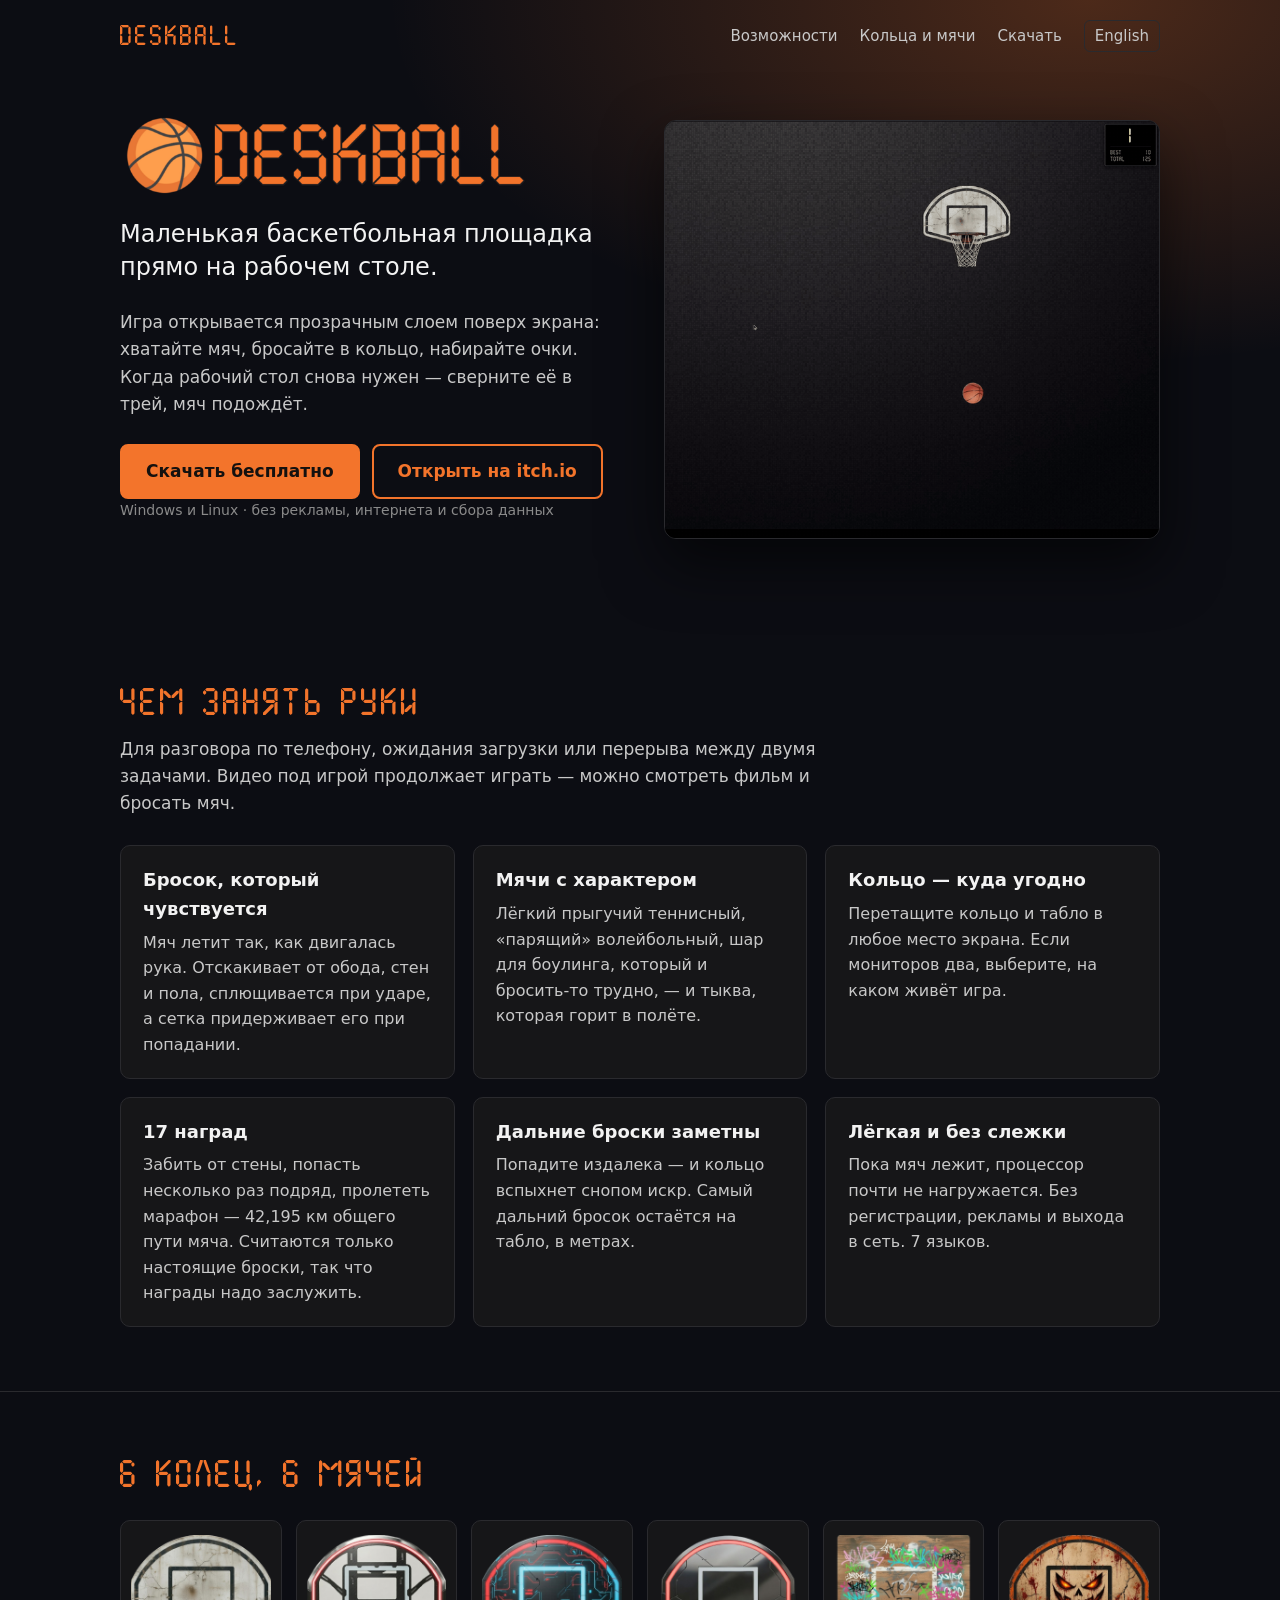
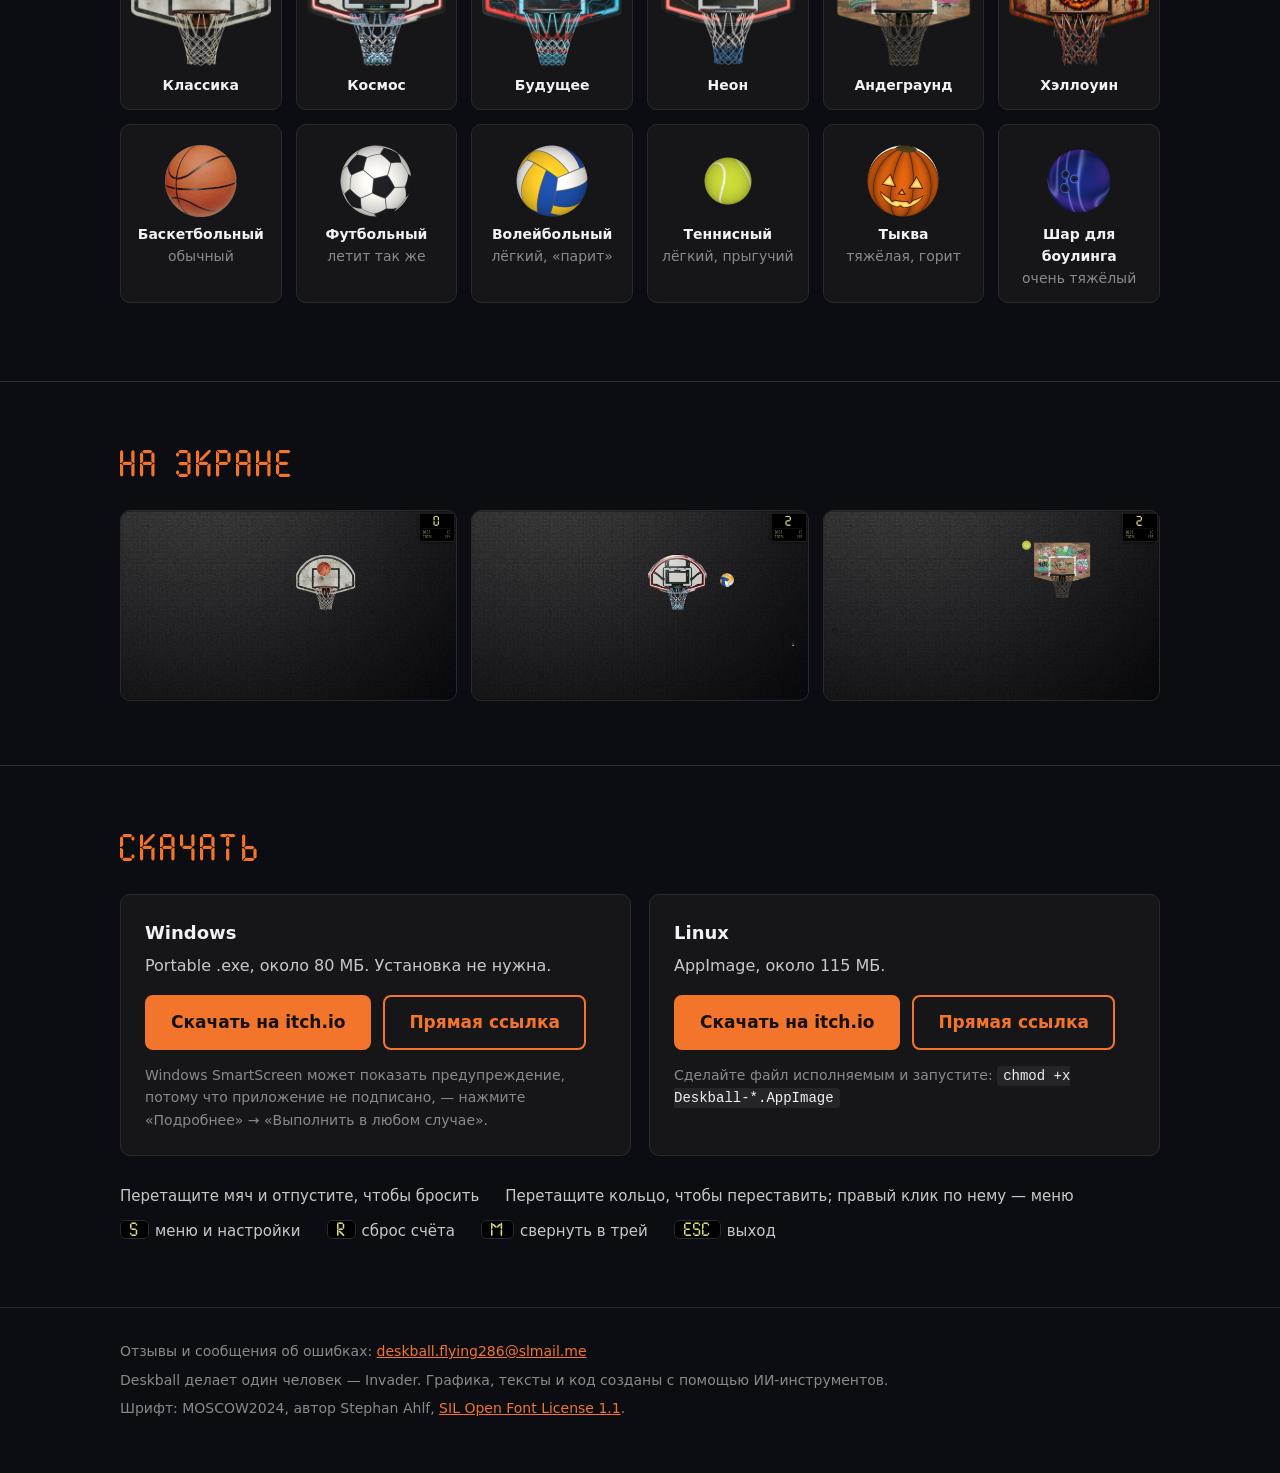
==== ru/index.html @ 904b09f0 "Add files via upload" ====
<!doctype html>
<html lang="ru">
<head>
  <meta charset="utf-8">
  <meta name="viewport" content="width=device-width, initial-scale=1">
  <title>Deskball — баскетбол прямо на рабочем столе</title>
  <meta name="description" content="Маленькая баскетбольная площадка поверх рабочего стола. Хватайте мяч, бросайте в кольцо, набирайте очки. Бесплатно для Windows и Linux.">
  <meta property="og:type" content="website">
  <meta property="og:title" content="Deskball — баскетбол прямо на рабочем столе">
  <meta property="og:description" content="Маленькая баскетбольная площадка поверх рабочего стола. Бесплатно для Windows и Linux.">
  <meta property="og:image" content="https://invaderus.github.io/deskball/img/social.png">
  <meta name="twitter:card" content="summary_large_image">
  <link rel="alternate" hreflang="en" href="../">
  <link rel="icon" href="../img/favicon.png">
  <link rel="stylesheet" href="../css/style.css">
</head>
<body>

<header class="hero">
  <div class="wrap top">
    <a class="brand" href="./">DESKBALL</a>
    <nav>
      <a class="hide-narrow" href="#features">Возможности</a>
      <a class="hide-narrow" href="#skins">Кольца и мячи</a>
      <a href="#download">Скачать</a>
      <a class="lang" href="../" lang="en">English</a>
    </nav>
  </div>

  <div class="wrap hero-grid">
    <div>
      <h1><img src="../img/logo.png" width="640" height="136" alt="Deskball"></h1>
      <p class="tagline">Маленькая баскетбольная площадка прямо на рабочем столе.</p>
      <p>Игра открывается прозрачным слоем поверх экрана: хватайте мяч, бросайте в кольцо, набирайте очки. Когда рабочий стол снова нужен — сверните её в трей, мяч подождёт.</p>
      <div class="buttons">
        <a class="button" href="#download">Скачать бесплатно</a>
        <a class="button ghost" href="https://invaderus.itch.io/deskball">Открыть на itch.io</a>
      </div>
      <p class="note">Windows и Linux · без рекламы, интернета и сбора данных</p>
    </div>
    <div class="screen">
      <img src="../img/goal.gif" width="720" height="608" alt="Мяч летит через экран, падает в кольцо и отскакивает от пола">
    </div>
  </div>
</header>

<main>

<section id="features">
  <div class="wrap">
    <h2>Чем занять руки</h2>
    <p class="lead">Для разговора по телефону, ожидания загрузки или перерыва между двумя задачами. Видео под игрой продолжает играть — можно смотреть фильм и бросать мяч.</p>
    <div class="cards">
      <div class="card">
        <h3>Бросок, который чувствуется</h3>
        <p>Мяч летит так, как двигалась рука. Отскакивает от обода, стен и пола, сплющивается при ударе, а сетка придерживает его при попадании.</p>
      </div>
      <div class="card">
        <h3>Мячи с характером</h3>
        <p>Лёгкий прыгучий теннисный, «парящий» волейбольный, шар для боулинга, который и бросить-то трудно, — и тыква, которая горит в полёте.</p>
      </div>
      <div class="card">
        <h3>Кольцо — куда угодно</h3>
        <p>Перетащите кольцо и табло в любое место экрана. Если мониторов два, выберите, на каком живёт игра.</p>
      </div>
      <div class="card">
        <h3>17 наград</h3>
        <p>Забить от стены, попасть несколько раз подряд, пролететь марафон — 42,195 км общего пути мяча. Считаются только настоящие броски, так что награды надо заслужить.</p>
      </div>
      <div class="card">
        <h3>Дальние броски заметны</h3>
        <p>Попадите издалека — и кольцо вспыхнет снопом искр. Самый дальний бросок остаётся на табло, в метрах.</p>
      </div>
      <div class="card">
        <h3>Лёгкая и без слежки</h3>
        <p>Пока мяч лежит, процессор почти не нагружается. Без регистрации, рекламы и выхода в сеть. 7 языков.</p>
      </div>
    </div>
  </div>
</section>

<section id="skins">
  <div class="wrap">
    <h2>6 колец, 6 мячей</h2>
    <div class="skins">
      <div class="skin"><img src="../img/hoops/default.png" width="300" height="282" alt="" loading="lazy"><b>Классика</b></div>
      <div class="skin"><img src="../img/hoops/cosmic.png" width="300" height="282" alt="" loading="lazy"><b>Космос</b></div>
      <div class="skin"><img src="../img/hoops/future.png" width="300" height="282" alt="" loading="lazy"><b>Будущее</b></div>
      <div class="skin"><img src="../img/hoops/neon.png" width="300" height="282" alt="" loading="lazy"><b>Неон</b></div>
      <div class="skin"><img src="../img/hoops/underground.png" width="300" height="282" alt="" loading="lazy"><b>Андеграунд</b></div>
      <div class="skin"><img src="../img/hoops/halloween.png" width="300" height="282" alt="" loading="lazy"><b>Хэллоуин</b></div>
    </div>
    <div class="skins">
      <div class="skin ball"><div class="pic"><img src="../img/balls/default.png" width="72" height="72" alt="" loading="lazy"></div><b>Баскетбольный</b><span>обычный</span></div>
      <div class="skin ball"><div class="pic"><img src="../img/balls/soccer.png" width="72" height="72" alt="" loading="lazy"></div><b>Футбольный</b><span>летит так же</span></div>
      <div class="skin ball"><div class="pic"><img src="../img/balls/volleyball.png" width="72" height="72" alt="" loading="lazy"></div><b>Волейбольный</b><span>лёгкий, «парит»</span></div>
      <div class="skin ball"><div class="pic"><img src="../img/balls/tennis.png" width="48" height="48" alt="" loading="lazy"></div><b>Теннисный</b><span>лёгкий, прыгучий</span></div>
      <div class="skin ball"><div class="pic"><img src="../img/balls/pumpkin.png" width="72" height="72" alt="" loading="lazy"></div><b>Тыква</b><span>тяжёлая, горит</span></div>
      <div class="skin ball"><div class="pic"><img src="../img/balls/bowling.png" width="64" height="64" alt="" loading="lazy"></div><b>Шар для боулинга</b><span>очень тяжёлый</span></div>
    </div>
  </div>
</section>

<section id="screenshots">
  <div class="wrap">
    <h2>На экране</h2>
    <div class="shots">
      <a href="../img/shot-02.jpg"><img src="../img/shot-02.jpg" width="1280" height="720" alt="Мяч падает в классическое кольцо" loading="lazy"></a>
      <a href="../img/shot-04.jpg"><img src="../img/shot-04.jpg" width="1280" height="720" alt="Волейбольный мяч рядом с космическим кольцом" loading="lazy"></a>
      <a href="../img/shot-05.jpg"><img src="../img/shot-05.jpg" width="1280" height="720" alt="Теннисный мяч летит к кольцу «Андеграунд»" loading="lazy"></a>
    </div>
  </div>
</section>

<section id="download">
  <div class="wrap">
    <h2>Скачать</h2>
    <div class="download">
      <div class="card">
        <h3>Windows</h3>
        <p>Portable .exe, около 80 МБ. Установка не нужна.</p>
        <div class="buttons">
          <a class="button" href="https://invaderus.itch.io/deskball">Скачать на itch.io</a>
          <a class="button ghost" href="https://github.com/Invaderus/deskball/releases/latest/download/Deskball-1.3.0.exe">Прямая ссылка</a>
        </div>
        <p class="small">Windows SmartScreen может показать предупреждение, потому что приложение не подписано, — нажмите «Подробнее» → «Выполнить в любом случае».</p>
      </div>
      <div class="card">
        <h3>Linux</h3>
        <p>AppImage, около 115 МБ.</p>
        <div class="buttons">
          <a class="button" href="https://invaderus.itch.io/deskball">Скачать на itch.io</a>
          <a class="button ghost" href="https://github.com/Invaderus/deskball/releases/latest/download/Deskball-1.3.0.AppImage">Прямая ссылка</a>
        </div>
        <p class="small">Сделайте файл исполняемым и запустите: <code>chmod +x Deskball-*.AppImage</code></p>
      </div>
    </div>
    <ul class="keys">
      <li>Перетащите мяч и отпустите, чтобы бросить</li>
      <li>Перетащите кольцо, чтобы переставить; правый клик по нему — меню</li>
      <li><kbd>S</kbd>меню и настройки</li>
      <li><kbd>R</kbd>сброс счёта</li>
      <li><kbd>M</kbd>свернуть в трей</li>
      <li><kbd>Esc</kbd>выход</li>
    </ul>
  </div>
</section>

</main>

<footer>
  <div class="wrap">
    <p>Отзывы и сообщения об ошибках: <a href="mailto:deskball.flying286@slmail.me">deskball.flying286@slmail.me</a></p>
    <p>Deskball делает один человек — Invader. Графика, тексты и код созданы с помощью ИИ-инструментов.</p>
    <p>Шрифт: MOSCOW2024, автор Stephan Ahlf, <a href="../fonts/OFL.txt">SIL Open Font License 1.1</a>.</p>
  </div>
</footer>

</body>
</html>
---- css/style.css ----
@font-face {
  font-family: 'Deskball';
  src: url('../fonts/deskball.otf') format('opentype');
  font-display: swap;
}

:root {
  --bg: #0c0d13;
  --panel: #161618;
  --line: #2a2a2e;
  --text: #c8c8c8;
  --dim: #8a8a8a;
  --bright: #f2f2f2;
  --accent: #F3742B;
  --score: #DEDC70;
}

* { box-sizing: border-box; }

html { scroll-behavior: smooth; }

body {
  margin: 0;
  background: var(--bg);
  color: var(--text);
  font: 17px/1.6 -apple-system, BlinkMacSystemFont, 'Segoe UI', 'Ubuntu', 'Cantarell', system-ui, sans-serif;
}

img { max-width: 100%; height: auto; display: block; }

a { color: var(--accent); }

.wrap {
  max-width: 1080px;
  margin: 0 auto;
  padding: 0 20px;
}

/* top bar */

.top {
  display: flex;
  align-items: center;
  justify-content: space-between;
  padding-top: 18px;
  padding-bottom: 18px;
}

.top nav {
  display: flex;
  gap: 22px;
  align-items: center;
  font-size: 15px;
}

.top nav a {
  color: var(--text);
  text-decoration: none;
}

.top nav a:hover { color: var(--accent); }

.top .brand {
  font-family: 'Deskball', sans-serif;
  color: var(--accent);
  font-size: 22px;
  letter-spacing: 2px;
  text-decoration: none;
}

.top .lang {
  border: 1px solid var(--line);
  border-radius: 6px;
  padding: 3px 10px;
}

/* hero */

.hero {
  background: radial-gradient(1000px 520px at 85% 0%, rgba(243, 116, 43, 0.28), transparent 70%);
}

.hero-grid {
  display: grid;
  grid-template-columns: 1fr 1fr;
  gap: 48px;
  align-items: center;
  padding-top: 40px;
  padding-bottom: 72px;
}

.hero h1 { margin: 0 0 18px; }

.hero h1 img { width: 420px; }

.tagline {
  font-size: 24px;
  line-height: 1.35;
  color: var(--bright);
  margin: 0 0 14px;
}

.hero p { margin: 0 0 26px; }

.buttons {
  display: flex;
  flex-wrap: wrap;
  gap: 12px;
}

.button {
  display: inline-block;
  padding: 12px 24px;
  border-radius: 8px;
  border: 2px solid var(--accent);
  background: var(--accent);
  color: #14110f;
  font-weight: 700;
  text-decoration: none;
  transition: filter 0.15s, background 0.15s;
}

.button:hover { filter: brightness(1.12); }

.button.ghost {
  background: transparent;
  color: var(--accent);
}

.button.ghost:hover { background: rgba(243, 116, 43, 0.12); }

.note {
  font-size: 14px;
  color: var(--dim);
  margin-top: 14px;
}

.screen {
  border: 1px solid var(--line);
  border-radius: 12px;
  overflow: hidden;
  background: #000;
  box-shadow: 0 24px 60px rgba(0, 0, 0, 0.6);
}

/* sections */

section { padding: 64px 0; }

section + section { border-top: 1px solid var(--line); }

h2 {
  font-family: 'Deskball', sans-serif;
  font-weight: normal;
  color: var(--accent);
  font-size: 30px;
  letter-spacing: 2px;
  line-height: 1.2;
  margin: 0 0 28px;
}

h3 {
  color: var(--bright);
  font-size: 18px;
  margin: 0 0 6px;
}

.lead {
  max-width: 720px;
  margin: -12px 0 28px;
}

.cards {
  display: grid;
  grid-template-columns: repeat(3, 1fr);
  gap: 18px;
}

.card {
  background: var(--panel);
  border: 1px solid var(--line);
  border-radius: 10px;
  padding: 20px 22px;
}

.card p { margin: 0; font-size: 16px; }

/* skins */

.skins {
  display: grid;
  grid-template-columns: repeat(6, 1fr);
  gap: 14px;
  margin-bottom: 14px;
}

.skin {
  background: var(--panel);
  border: 1px solid var(--line);
  border-radius: 10px;
  padding: 14px 10px 12px;
  text-align: center;
  font-size: 14px;
  transition: border-color 0.15s, transform 0.15s;
}

.skin:hover {
  border-color: var(--accent);
  transform: translateY(-3px);
}

.skin img { margin: 0 auto 8px; }

.skin.ball .pic {
  height: 84px;
  display: flex;
  align-items: center;
  justify-content: center;
}

.skin.ball img { margin: 0; }

.skin b {
  display: block;
  color: var(--bright);
  font-weight: 600;
}

.skin span { color: var(--dim); }

/* screenshots */

.shots {
  display: grid;
  grid-template-columns: repeat(3, 1fr);
  gap: 14px;
}

.shots a {
  border: 1px solid var(--line);
  border-radius: 10px;
  overflow: hidden;
}

.shots a:hover { border-color: var(--accent); }

/* download */

.download {
  display: grid;
  grid-template-columns: 1fr 1fr;
  gap: 18px;
}

.download .card { padding: 24px; }

.download .buttons { margin: 16px 0 14px; }

.download .card p.small {
  font-size: 14px;
  color: var(--dim);
}

code {
  font: 14px ui-monospace, 'Ubuntu Mono', Menlo, Consolas, monospace;
  background: #252527;
  border-radius: 4px;
  padding: 2px 6px;
  color: var(--bright);
}

.keys {
  display: flex;
  flex-wrap: wrap;
  gap: 10px 26px;
  margin: 28px 0 0;
  padding: 0;
  list-style: none;
  font-size: 15px;
}

kbd {
  font-family: 'Deskball', sans-serif;
  color: var(--score);
  background: #000;
  border: 1px solid var(--line);
  border-radius: 5px;
  padding: 2px 9px;
  margin-right: 6px;
}

/* footer */

footer {
  border-top: 1px solid var(--line);
  padding: 32px 0 48px;
  font-size: 14px;
  color: var(--dim);
}

footer p { margin: 0 0 6px; }

@media (max-width: 860px) {
  .hero-grid { grid-template-columns: 1fr; gap: 32px; padding-bottom: 48px; }
  .hero h1 img { width: 320px; }
  .tagline { font-size: 21px; }
  .cards { grid-template-columns: 1fr 1fr; }
  .skins { grid-template-columns: repeat(3, 1fr); }
  .shots { grid-template-columns: 1fr; }
  .download { grid-template-columns: 1fr; }
  .top nav a.hide-narrow { display: none; }
  section { padding: 44px 0; }
}

@media (max-width: 520px) {
  .cards { grid-template-columns: 1fr; }
  .skins { grid-template-columns: 1fr 1fr; }
}
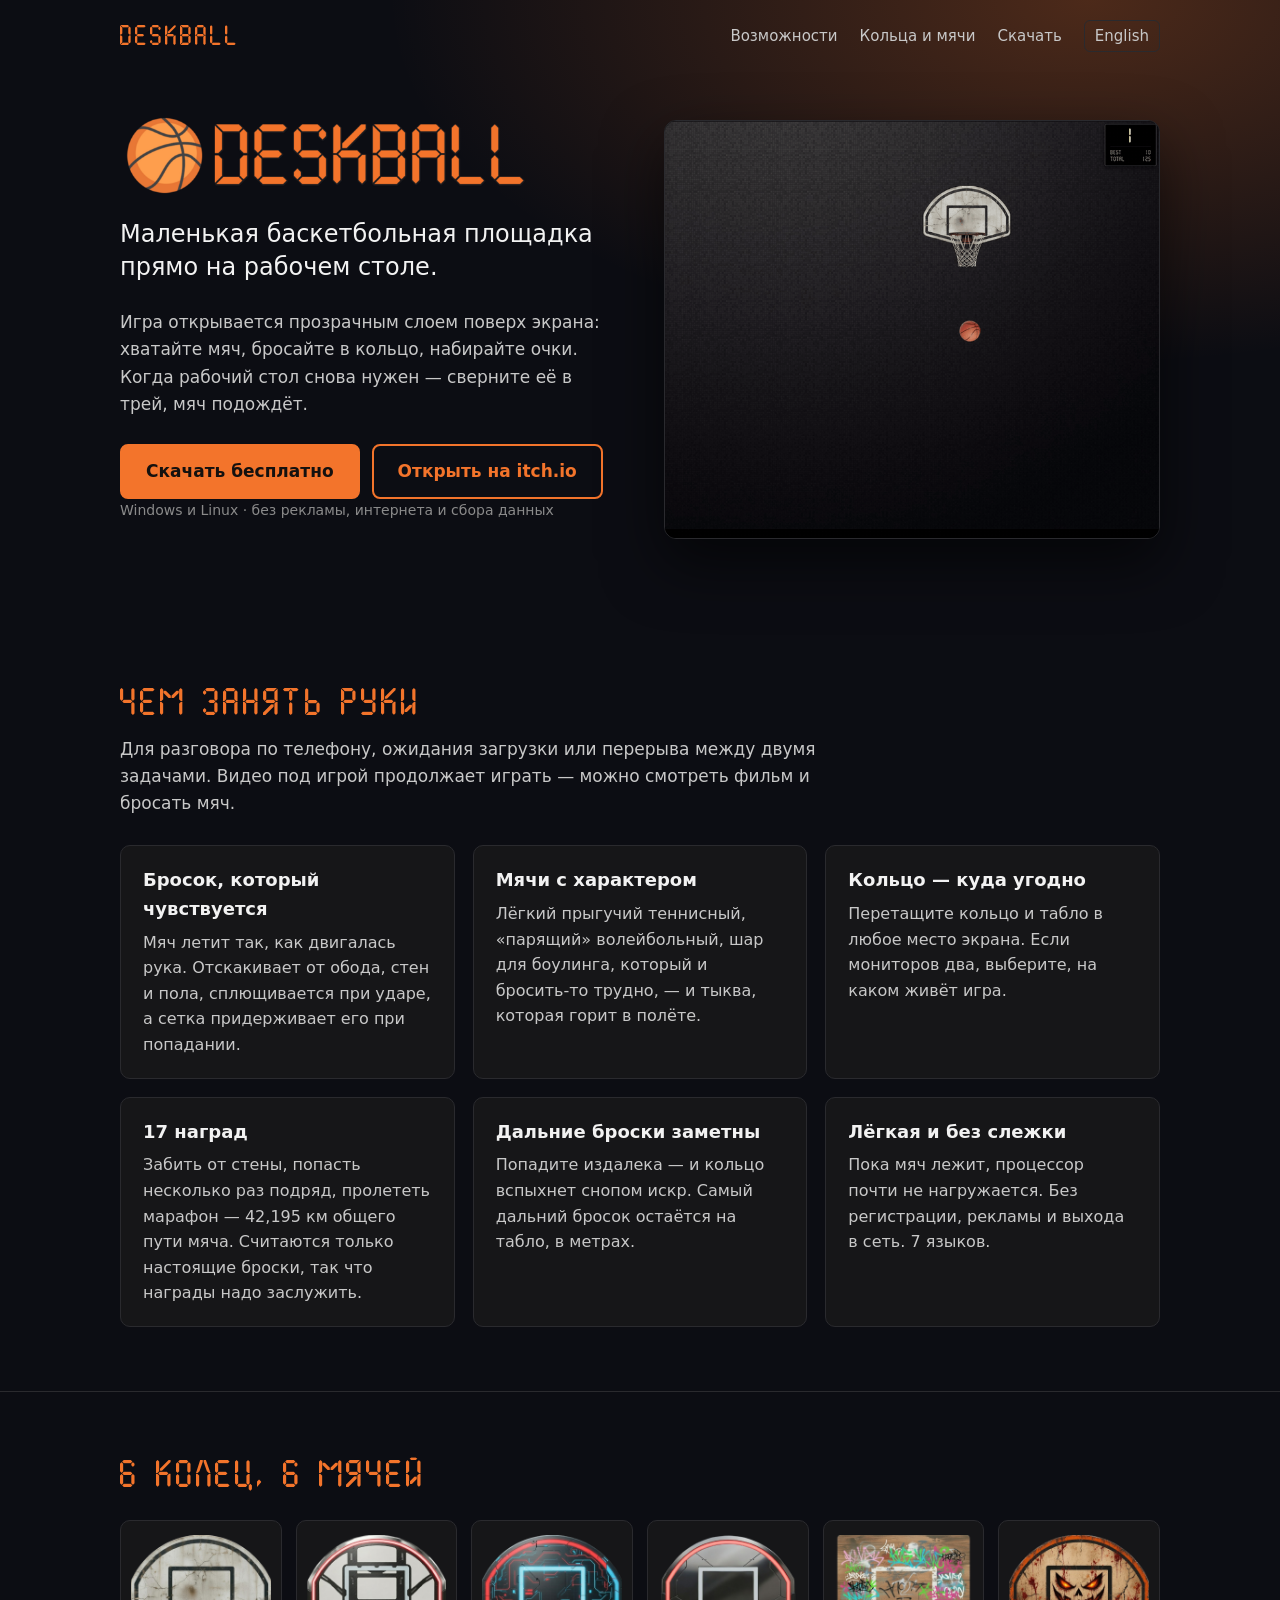
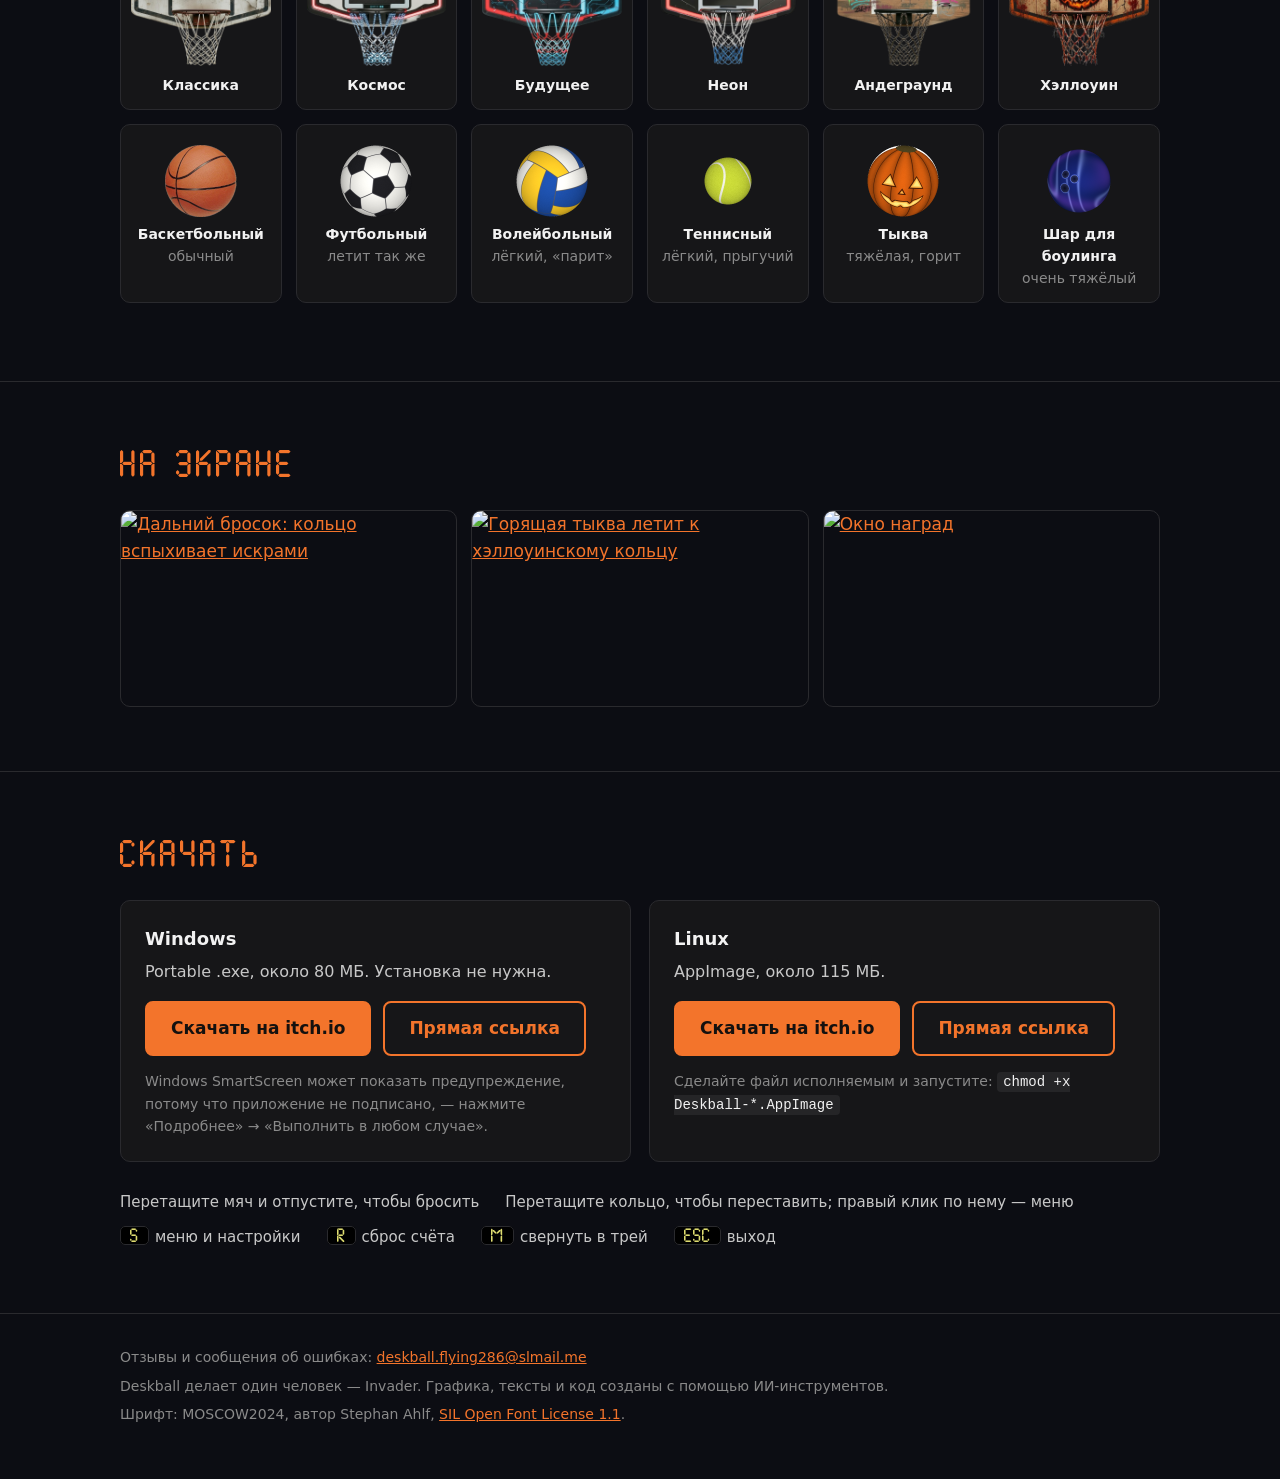
==== commit 4ce61bd9: "Add files via upload" ====
--- a/ru/index.html
+++ b/ru/index.html
@@ -105,9 +105,9 @@
   <div class="wrap">
     <h2>На экране</h2>
     <div class="shots">
-      <a href="../img/shot-02.jpg"><img src="../img/shot-02.jpg" width="1280" height="720" alt="Мяч падает в классическое кольцо" loading="lazy"></a>
-      <a href="../img/shot-04.jpg"><img src="../img/shot-04.jpg" width="1280" height="720" alt="Волейбольный мяч рядом с космическим кольцом" loading="lazy"></a>
-      <a href="../img/shot-05.jpg"><img src="../img/shot-05.jpg" width="1280" height="720" alt="Теннисный мяч летит к кольцу «Андеграунд»" loading="lazy"></a>
+      <a href="../img/shot-sparks.jpg"><img src="../img/shot-sparks.jpg" width="1280" height="743" alt="Дальний бросок: кольцо вспыхивает искрами" loading="lazy"></a>
+      <a href="../img/shot-pumpkin.jpg"><img src="../img/shot-pumpkin.jpg" width="1280" height="743" alt="Горящая тыква летит к хэллоуинскому кольцу" loading="lazy"></a>
+      <a href="../img/shot-achievements.jpg"><img src="../img/shot-achievements.jpg" width="1280" height="743" alt="Окно наград" loading="lazy"></a>
     </div>
   </div>
 </section>
@@ -156,5 +156,6 @@
   </div>
 </footer>
 
+<script src="../js/lightbox.js"></script>
 </body>
 </html>
